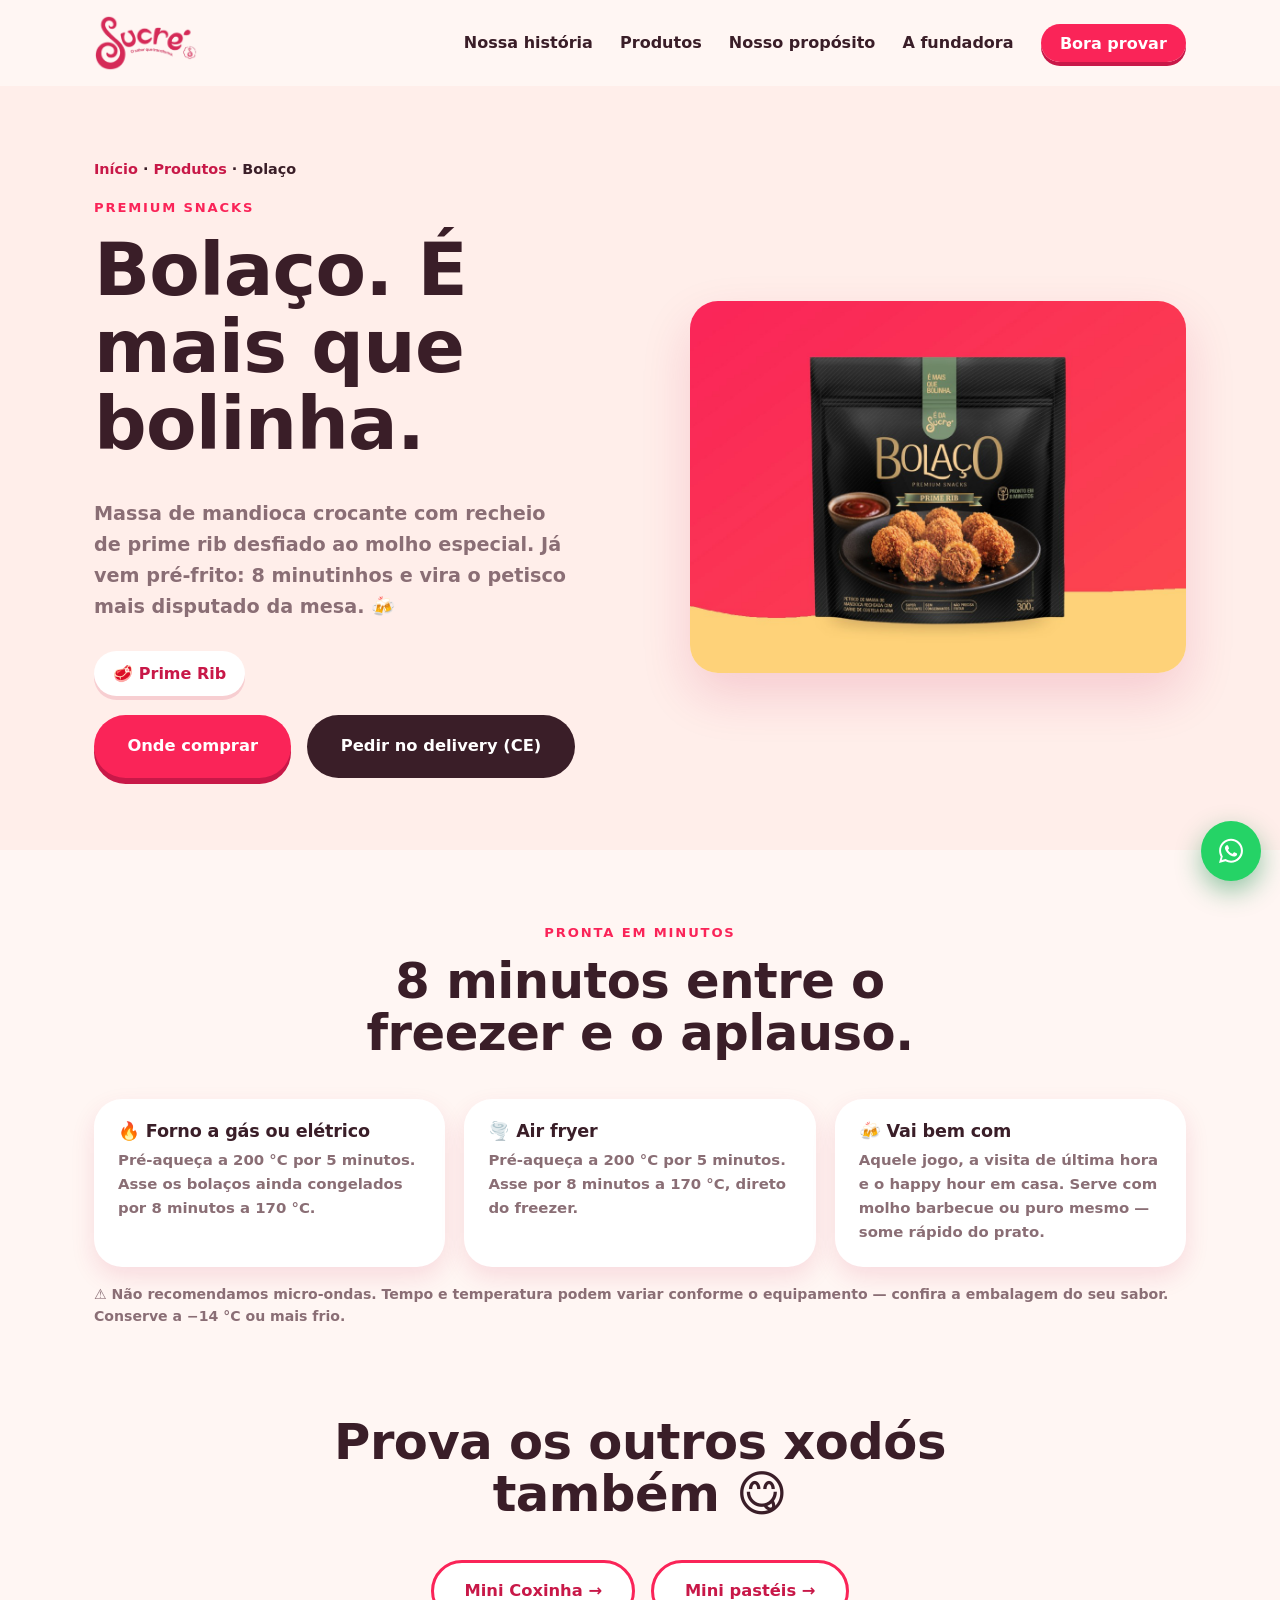
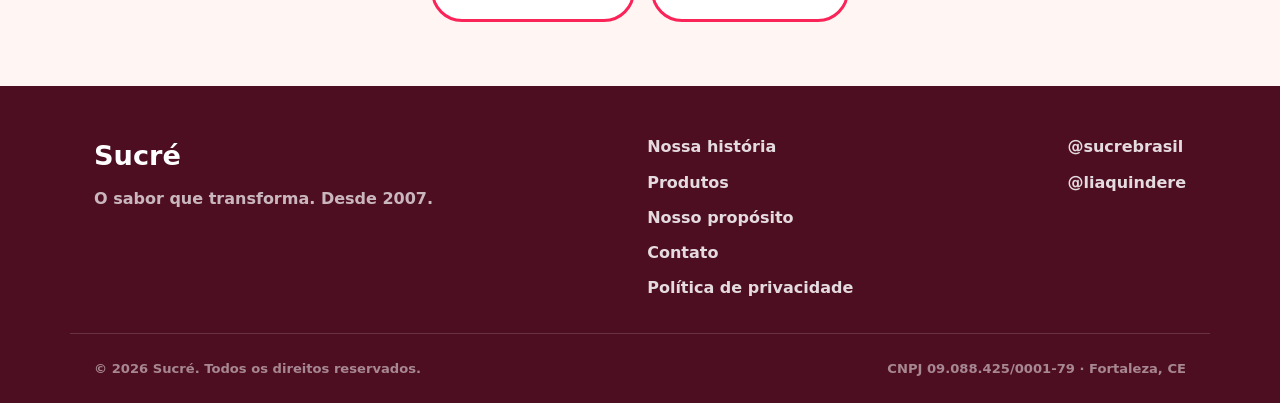
==== bolaco.html @ 013e6dd2 "Melhorias jul/26: aba Produtos, linha do tempo horizontal, WhatsApp flutuante, link @sucrebrasil, su" ====
<!doctype html>
<html lang="pt-BR">
<head>
  <meta charset="utf-8" />
  <meta name="viewport" content="width=device-width, initial-scale=1" />
  <title>Bolaço Sucré — Snack Premium de Mandioca com Prime Rib</title>
  <meta name="description" content="Bolaço: o snack premium da Sucré. Massa de mandioca crocante recheada com prime rib desfiado, pronto em 8 minutos na airfryer ou no forno. Petisco de respeito, sem fritura." />
  <link rel="canonical" href="https://www.sucre.com.br/bolaco" />
  <meta http-equiv="Content-Security-Policy" content="default-src 'self'; img-src 'self' data:; style-src 'self' 'unsafe-inline' https://fonts.googleapis.com; font-src https://fonts.gstatic.com; script-src 'self'; connect-src 'self'; base-uri 'self'; form-action 'self' https://wa.me" />
  <meta property="og:title" content="Bolaço — é mais que bolinha" />
  <meta property="og:description" content="Massa de mandioca crocante, recheio de prime rib, pronto em 8 minutos." />
  <meta property="og:type" content="product" />
  <meta property="og:url" content="https://www.sucre.com.br/bolaco" />
  <meta property="og:image" content="https://www.sucre.com.br/images/card-bolaco.jpg" />
  <link rel="icon" type="image/png" href="images/favicon.png" />
  <link rel="preconnect" href="https://fonts.googleapis.com" />
  <link rel="preconnect" href="https://fonts.gstatic.com" crossorigin />
  <link href="https://fonts.googleapis.com/css2?family=Fredoka:wght@400;500;600;700&family=Nunito:wght@400;600;700;800&display=swap" rel="stylesheet" />
  <link rel="stylesheet" href="styles.css?v=11" />
</head>
<body>
  <a class="skip-link" href="#conteudo">Pular para o conteúdo</a>

  <header class="site-header" id="topo">
    <div class="container header__inner">
      <a class="brand" href="index.html" aria-label="Sucré, página inicial">
        <img class="brand-logo" src="images/logo-nav.png" alt="Sucré, o sabor que transforma" width="224" height="121" />
      </a>
      <nav class="nav" aria-label="Menu principal">
        <button class="nav__toggle" aria-expanded="false" aria-controls="menu" aria-label="Abrir menu">
          <span></span><span></span><span></span>
        </button>
        <ul class="nav__list" id="menu">
          <li><a href="index.html#historia">Nossa história</a></li>
          <li><a href="index.html#produtos">Produtos</a></li>
          <li><a href="index.html#causa">Nosso propósito</a></li>
          <li><a href="index.html#fundadora">A fundadora</a></li>
          <li><a class="nav__cta" href="index.html#contato">Bora provar</a></li>
        </ul>
      </nav>
    </div>
  </header>

  <main id="conteudo">
    <section class="phero">
      <div class="container">
        <p class="crumbs"><a href="index.html">Início</a> · <a href="index.html#produtos">Produtos</a> · Bolaço</p>
        <div class="phero__inner">
          <div>
            <p class="eyebrow">Premium snacks</p>
            <h1>Bolaço. É mais que bolinha.</h1>
            <p class="hero__sub">Massa de <strong>mandioca crocante</strong> com recheio de <strong>prime rib desfiado</strong> ao molho especial. Já vem pré-frito: 8 minutinhos e vira o petisco mais disputado da mesa. 🍻</p>
            <div class="flavors" aria-label="Sabores disponíveis">
              <span class="flavor">🥩 Prime Rib</span>
            </div>
            <div class="hero__actions">
              <a class="btn btn--primary" href="index.html#contato">Onde comprar</a>
              <a class="btn btn--dark" href="https://wa.me/5585998620312" target="_blank" rel="noopener">Pedir no delivery (CE)</a>
            </div>
          </div>
          <img class="phero__media" src="images/card-bolaco.jpg?v=3" alt="Embalagem premium preta do Bolaço Prime Rib sobre o degradê rosa da marca" width="1080" height="810" fetchpriority="high" />
        </div>
      </div>
    </section>

    <section class="prep">
      <div class="container">
        <div class="section-head section-head--center">
          <p class="eyebrow">Pronta em minutos</p>
          <h2>8 minutos entre o freezer e o aplauso.</h2>
        </div>
        <div class="prep__grid">
          <div class="prep__card"><h3>🔥 Forno a gás ou elétrico</h3><p>Pré-aqueça a 200 °C por 5 minutos. Asse os bolaços ainda congelados por 8 minutos a 170 °C.</p></div>
          <div class="prep__card"><h3>🌪️ Air fryer</h3><p>Pré-aqueça a 200 °C por 5 minutos. Asse por 8 minutos a 170 °C, direto do freezer.</p></div>
          <div class="prep__card"><h3>🍻 Vai bem com</h3><p>Aquele jogo, a visita de última hora e o happy hour em casa. Serve com molho barbecue ou puro mesmo — some rápido do prato.</p></div>
        </div>
        <p class="prep__nota">⚠️ Não recomendamos micro-ondas. Tempo e temperatura podem variar conforme o equipamento — confira a embalagem do seu sabor. Conserve a −14 °C ou mais frio.</p>
      </div>
    </section>

    <section class="pnav">
      <div class="container">
        <div class="section-head section-head--center"><h2>Prova os outros xodós também 😋</h2></div>
        <div class="pnav__grid">
          <a class="btn btn--ghost" href="minicoxinha.html">Mini Coxinha →</a>
          <a class="btn btn--ghost" href="minipasteis.html">Mini pastéis →</a>
        </div>
      </div>
    </section>
  </main>

  <footer class="site-footer">
    <div class="container footer__inner">
      <div>
        <span class="brand--footer">Sucré</span>
        <p class="footer__tag">O sabor que transforma. Desde 2007.</p>
      </div>
      <nav aria-label="Links do rodapé">
        <ul class="footer__links">
          <li><a href="index.html#historia">Nossa história</a></li>
          <li><a href="index.html#produtos">Produtos</a></li>
          <li><a href="index.html#causa">Nosso propósito</a></li>
          <li><a href="index.html#contato">Contato</a></li>
          <li><a href="privacidade.html">Política de privacidade</a></li>
        </ul>
      </nav>
      <div class="footer__social">
        <a href="https://instagram.com/sucrebrasil" target="_blank" rel="noopener">@sucrebrasil</a>
        <a href="https://instagram.com/liaquindere" target="_blank" rel="noopener">@liaquindere</a>
      </div>
    </div>
    <div class="container footer__legal">
      <span>© <span id="ano"></span> Sucré. Todos os direitos reservados.</span>
      <span>CNPJ 09.088.425/0001-79 · Fortaleza, CE</span>
    </div>
  </footer>

  <a class="zap-float" href="https://wa.me/5585999978713" target="_blank" rel="noopener" aria-label="Falar com o atendimento da Sucré no WhatsApp">
    <svg viewBox="0 0 32 32" width="30" height="30" fill="currentColor" aria-hidden="true"><path d="M16.04 3C9.02 3 3.32 8.7 3.32 15.72c0 2.24.59 4.42 1.7 6.35L3.2 28.8l6.9-1.79a12.66 12.66 0 0 0 5.94 1.5h.01c7.01 0 12.72-5.7 12.72-12.72S23.06 3 16.04 3zm0 23.36h-.01a10.6 10.6 0 0 1-5.4-1.48l-.39-.23-4.09 1.06 1.1-3.99-.26-.41a10.55 10.55 0 0 1-1.62-5.6c0-5.84 4.76-10.6 10.61-10.6 5.84 0 10.6 4.76 10.6 10.6s-4.75 10.65-10.54 10.65zm5.81-7.93c-.32-.16-1.88-.93-2.17-1.03-.29-.11-.5-.16-.72.16-.21.32-.82 1.03-1 1.24-.19.21-.37.24-.69.08-.32-.16-1.34-.5-2.56-1.58-.95-.85-1.58-1.89-1.77-2.21-.19-.32-.02-.49.14-.65.14-.14.32-.37.48-.56.16-.19.21-.32.32-.53.11-.21.05-.4-.03-.56-.08-.16-.72-1.72-.98-2.36-.26-.62-.52-.54-.72-.55l-.61-.01c-.21 0-.56.08-.85.4-.29.32-1.12 1.09-1.12 2.65s1.14 3.08 1.3 3.29c.16.21 2.25 3.44 5.45 4.82.76.33 1.36.53 1.82.67.77.24 1.46.21 2.01.13.61-.09 1.88-.77 2.14-1.51.26-.74.26-1.38.19-1.51-.08-.13-.29-.21-.61-.37z"/></svg>
  </a>

  <script src="script.js"></script>
</body>
</html>
---- styles.css ----
/* =========================================================
   SUCRÉ — folha de estilo (estilo divertido, blocos de cor)
   1) TOKENS  2) BASE  3) COMPONENTES  4) SEÇÕES  5) RESPONSIVO
   Paleta: rosa (predominante) + amarelo gema + menta (apoio)
   ========================================================= */

/* 1) TOKENS ------------------------------------------------ */
:root {
  --rosa:#FA2458; --rosa-escuro:#C81848; --coral:#FC4A4E; --rosa-claro:#FF979C;
  --gema:#FED278; --menta:#9FD9C6; --menta-clara:#C4FEDA;
  --rosa-deep:#A8143F; --berry:#4E0E22;
  --cream:#FFF6F3; --areia:#FFEEEA; --ink:#3A1E28; --muted:#8A6E75; --white:#fff;

  --font-head:'Fredoka', system-ui, sans-serif;   /* títulos arredondados */
  --font-body:'Nunito', system-ui, sans-serif;     /* corpo arredondado */

  --maxw:1140px;
  --radius:28px; --radius-lg:40px; --blob:46% 54% 58% 42% / 52% 44% 56% 48%;
  --shadow:0 22px 50px rgba(200,24,72,.16); --shadow-sm:0 10px 24px rgba(200,24,72,.12);
}

/* 2) BASE -------------------------------------------------- */
*{box-sizing:border-box}
html{scroll-behavior:smooth}
body{margin:0;font-family:var(--font-body);color:var(--ink);background:var(--cream);line-height:1.6;font-weight:400;-webkit-font-smoothing:antialiased}
h1,h2,h3{font-family:var(--font-head);line-height:1.05;margin:0 0 .5em;font-weight:700;letter-spacing:-.01em}
h1{font-size:clamp(2.6rem,6.5vw,4.6rem)}
h2{font-size:clamp(2rem,4.5vw,3.1rem)}
h3{font-size:1.35rem}
p{margin:0 0 1rem}
a{color:var(--rosa-escuro);text-decoration:none}
strong{font-weight:800}
img{max-width:100%;height:auto;display:block} /* height:auto: os atributos width/height ficam só como reserva de espaço */
.container{width:100%;max-width:var(--maxw);margin:0 auto;padding:0 1.5rem}
.eyebrow{font-family:var(--font-body);font-size:.82rem;font-weight:800;letter-spacing:.14em;text-transform:uppercase;color:var(--rosa);margin:0 0 .8rem}
.eyebrow--light{color:var(--gema)}
.skip-link{position:absolute;left:-999px;background:var(--ink);color:#fff;padding:.6rem 1rem;border-radius:8px;z-index:100}
.skip-link:focus{left:1rem;top:1rem}
:focus-visible{outline:3px solid var(--rosa);outline-offset:3px;border-radius:6px}

/* 3) COMPONENTES ------------------------------------------ */
.btn{display:inline-block;font-family:var(--font-body);font-weight:800;font-size:1.02rem;padding:.95rem 1.9rem;border-radius:999px;transition:transform .15s ease, box-shadow .15s ease;cursor:pointer;border:3px solid transparent}
.btn--primary{background:var(--rosa);color:#fff;box-shadow:0 6px 0 var(--rosa-escuro)}
.btn--primary:hover{transform:translateY(-2px);box-shadow:0 8px 0 var(--rosa-escuro)}
.btn--primary:active{transform:translateY(3px);box-shadow:0 3px 0 var(--rosa-escuro)}
.btn--ghost{background:#fff;color:var(--rosa-escuro);border-color:var(--rosa)}
.btn--ghost:hover{transform:translateY(-2px);box-shadow:var(--shadow-sm)}
.btn--dark{background:var(--ink);color:#fff}
.btn--dark:hover{transform:translateY(-2px);box-shadow:var(--shadow-sm)}
.link-arrow{display:inline-block;font-weight:800;margin-top:.5rem;color:var(--rosa-escuro)}
.link-arrow:hover{color:var(--coral)}
.section-head{max-width:680px;margin:0 0 2.5rem}
.section-head--center{margin:0 auto 2.5rem;text-align:center}
.media-note{font-family:var(--font-body);font-size:.78rem;font-weight:700;letter-spacing:.08em;text-transform:uppercase;color:rgba(255,255,255,.9)}
[role="img"]{background:linear-gradient(135deg,var(--rosa),var(--rosa-claro));display:flex;align-items:center;justify-content:center;border-radius:var(--radius)}
img.hero__media,img.card__media,img.story__media,img.founder__media{object-fit:cover;width:100%;display:block}
img.story__media{object-position:50% 26%}

/* 4) SEÇÕES ------------------------------------------------ */
/* Header + logo */
.site-header{position:sticky;top:0;z-index:50;background:rgba(255,246,243,.94);backdrop-filter:blur(8px)}
.header__inner{display:flex;align-items:center;justify-content:space-between;height:86px}
.brand{display:flex;align-items:center}
.brand-logo{height:56px;width:auto}
.brand--footer{font-family:var(--font-head);font-size:1.7rem;font-weight:700;color:#fff}
.nav__list{list-style:none;display:flex;align-items:center;gap:1.7rem;margin:0;padding:0}
.nav__list a{color:var(--ink);font-weight:700;font-size:1rem}
.nav__list a:hover{color:var(--rosa)}
.nav__cta{background:var(--rosa);color:#fff!important;padding:.6rem 1.2rem;border-radius:999px;box-shadow:0 4px 0 var(--rosa-escuro)}
.nav__cta:hover{transform:translateY(-1px)}
.nav__toggle{display:none;flex-direction:column;gap:5px;background:none;border:0;padding:8px;cursor:pointer}
.nav__toggle span{width:28px;height:3px;background:var(--ink);border-radius:3px}

/* Hero */
.hero{position:relative;overflow:hidden;padding:clamp(3rem,7vw,6rem) 0}
.hero__inner{position:relative;z-index:1;display:grid;grid-template-columns:1.05fr .95fr;gap:3rem;align-items:center}
.hero__sub{font-size:1.2rem;font-weight:600;color:var(--muted);max-width:36ch;margin-bottom:1.8rem}
.hero__actions{display:flex;gap:1rem;flex-wrap:wrap}
.hero h1 .hl{background:linear-gradient(transparent 58%, var(--gema) 58%);padding:0 .1em}
.hero__media{aspect-ratio:4/5;box-shadow:var(--shadow);background:linear-gradient(140deg,var(--rosa),var(--gema));border-radius:var(--blob)}
.deco{position:absolute;border-radius:50%;z-index:0;opacity:.55}
.deco--1{width:220px;height:220px;background:var(--gema);top:-60px;right:8%}
.deco--2{width:150px;height:150px;background:var(--menta);bottom:-40px;left:-30px}

/* Valores — bloco amarelo */
.values{background:var(--gema);border-radius:var(--radius-lg) var(--radius-lg) 0 0;padding:clamp(2.5rem,5vw,4rem) 0;text-align:center}
.values__title{color:var(--berry);margin-bottom:1.5rem}
.pills{list-style:none;display:flex;flex-wrap:wrap;gap:1rem;justify-content:center;margin:0;padding:0}
.pill{background:#fff;color:var(--rosa-escuro);font-weight:800;padding:.7rem 1.4rem;border-radius:999px;box-shadow:0 4px 0 rgba(200,24,72,.18)}

/* Story */
.story{padding:clamp(3.5rem,7vw,6rem) 0}
.story__inner{display:grid;grid-template-columns:.95fr 1.05fr;gap:3rem;align-items:center}
.story__media{aspect-ratio:1/1;box-shadow:var(--shadow);background:linear-gradient(135deg,var(--menta),var(--menta-clara));border-radius:58% 42% 46% 54% / 46% 54% 46% 54%}
.story__media .media-note{color:rgba(58,30,40,.55)}

/* Linha do tempo horizontal (modelo "years of tradition"):
   barra central com segmentos coloridos, anos colados na barra e
   balões de ícone alternando acima/abaixo, ligados por hastes. */
.tlx__title{text-align:center;margin:3.2rem 0 0;font-size:clamp(1.4rem,2.6vw,1.9rem)}
.tlx__sub{font-family:var(--font-body);font-weight:600;font-size:.9rem;color:var(--muted);letter-spacing:0}
.tlx{list-style:none;margin:1.6rem 0 0;padding:0;display:grid;grid-template-columns:repeat(6,1fr)}
.tlx__item{display:grid;grid-template-rows:1fr auto 1fr;position:relative}
.tlx__faixa{grid-row:2;height:16px;background:var(--tc);position:relative}
.tlx__item:first-child .tlx__faixa{border-radius:999px 0 0 999px}
.tlx__item:last-child .tlx__faixa{border-radius:0 999px 999px 0}
.tlx__year{position:absolute;left:50%;transform:translateX(-50%);font-family:var(--font-head);font-weight:700;font-size:clamp(1.3rem,2.6vw,2rem);color:var(--tc);line-height:1;white-space:nowrap}
.tlx__item--up .tlx__year{top:calc(100% + .35rem)}   /* conteúdo em cima → ano embaixo da barra */
.tlx__item--down .tlx__year{bottom:calc(100% + .35rem)} /* conteúdo embaixo → ano em cima da barra */
.tlx__conteudo{position:relative;display:flex;flex-direction:column;align-items:center;text-align:center;padding:0 .55rem;z-index:1}
.tlx__item--up .tlx__conteudo{grid-row:1;justify-content:flex-end;padding-bottom:2.6rem}
.tlx__item--down .tlx__conteudo{grid-row:3;justify-content:flex-start;padding-top:2.6rem;flex-direction:column-reverse}
/* haste que liga o balão à barra */
.tlx__conteudo::after{content:"";position:absolute;left:50%;transform:translateX(-50%);width:3px;background:var(--tc);z-index:-1}
.tlx__item--up .tlx__conteudo::after{bottom:0;height:2.4rem}
.tlx__item--down .tlx__conteudo::after{top:0;height:2.4rem}
.tlx__bubble{display:flex;align-items:center;justify-content:center;width:64px;height:64px;border-radius:50%;background:var(--tc);font-size:1.7rem;box-shadow:0 8px 18px rgba(78,14,34,.18);margin:.4rem 0}
.tlx__conteudo p{margin:0;color:var(--muted);font-weight:600;font-size:.83rem;line-height:1.45;max-width:21ch}
.tlx__conteudo strong{color:var(--ink)}
.tlx__item--hoje .tlx__conteudo p{color:var(--ink)}
@media (max-width:900px){
  /* no celular a linha vira vertical: barra à esquerda, cartões à direita */
  .tlx{grid-template-columns:1fr;gap:1.1rem;position:relative;padding-left:2.2rem}
  .tlx::before{content:"";position:absolute;left:.65rem;top:0;bottom:0;width:6px;border-radius:999px;background:linear-gradient(180deg,#FA2458,#FC4A4E,#F98134,#FDBA3B,#FED278,#4E0E22)}
  .tlx__item{display:flex;flex-direction:column;position:relative;background:#fff;border-radius:var(--radius);padding:1.2rem 1.3rem;box-shadow:var(--shadow-sm)}
  .tlx__item::before{content:"";position:absolute;left:-1.92rem;top:1.45rem;width:16px;height:16px;border-radius:50%;background:var(--tc);box-shadow:0 0 0 4px var(--cream)}
  .tlx__faixa{order:0;height:auto;background:none}
  .tlx__year{position:static;transform:none;display:inline-block;font-size:1.35rem;margin-bottom:.3rem}
  .tlx__conteudo{order:1;flex-direction:row!important;align-items:center;gap:.9rem;text-align:left;padding:0!important;justify-content:flex-start!important}
  .tlx__conteudo::after{display:none}
  .tlx__bubble{flex:0 0 auto;width:46px;height:46px;font-size:1.2rem;margin:0}
  .tlx__conteudo p{max-width:none;font-size:.95rem}
}

/* Produtos */
.products{padding:clamp(3.5rem,7vw,6rem) 0;background:var(--areia)}
.products__grid{display:grid;grid-template-columns:repeat(3,1fr);gap:1.5rem}
.card{background:#fff;border-radius:var(--radius);overflow:hidden;box-shadow:var(--shadow-sm);transition:transform .18s ease, box-shadow .18s ease}
.card:hover{transform:translateY(-6px) rotate(-1deg);box-shadow:var(--shadow)}
.card__media{aspect-ratio:4/3;border-radius:0;background:linear-gradient(150deg,var(--rosa),var(--coral))}
.card:nth-child(2) .card__media{background:linear-gradient(150deg,var(--coral),var(--gema))}
.card:nth-child(3) .card__media{background:linear-gradient(150deg,var(--rosa),var(--rosa-claro))}
.card:nth-child(4) .card__media{background:linear-gradient(150deg,var(--menta),var(--menta-clara))}
.card__body{padding:1.2rem 1.4rem 1.6rem}
.card__body h3{margin:0 0 .4rem}
.card__body p{color:var(--muted);font-weight:600;font-size:.95rem;margin:0}

/* Mapa de presença (seção contato) */
.contact__mapa{display:block;width:min(540px,88%);margin:1.8rem auto 2rem;filter:drop-shadow(0 10px 24px rgba(78,14,34,.14))}

/* Mascotinhos do brandbook */
.mascote{display:block;width:auto}
.section-head .mascote{height:72px;margin:0 auto .8rem}
.contact .mascote{height:72px;margin:0 auto 1rem}
.mascotes{display:flex;justify-content:center;align-items:flex-end;gap:clamp(1.2rem,4vw,2.6rem);margin:2.4rem 0 .4rem;flex-wrap:wrap}
.mascotes img{height:clamp(54px,7vw,82px);width:auto;animation:bob 2.8s ease-in-out infinite}
.mascotes img:nth-child(2){animation-delay:.35s}
.mascotes img:nth-child(3){animation-delay:.7s}
.mascotes img:nth-child(4){animation-delay:1.05s}
@keyframes bob{0%,100%{transform:translateY(0)}50%{transform:translateY(-9px)}}
@media (prefers-reduced-motion:reduce){.mascotes img{animation:none}}

/* Nosso propósito, bloco rosa */
.cause{background:var(--rosa);color:#fff;border-radius:var(--radius-lg) var(--radius-lg) 0 0;padding:clamp(3.5rem,8vw,6rem) 0}
.cause__inner{max-width:760px}
.cause h2{color:#fff}
.cause p{color:rgba(255,255,255,.95);font-size:1.1rem;font-weight:600}
.cause strong{color:var(--gema);font-weight:800}
.stats{display:flex;gap:3rem;margin-top:2rem;flex-wrap:wrap}
.stat__num{display:block;font-family:var(--font-head);font-weight:700;font-size:3rem;color:var(--gema);line-height:1}
.stat__label{color:rgba(255,255,255,.9);font-weight:600;font-size:.95rem}
.cause__selo{margin-top:2rem;display:inline-block;font-weight:800;letter-spacing:.06em;text-transform:uppercase;font-size:.82rem;color:var(--rosa);background:var(--gema);padding:.6rem 1.2rem;border-radius:999px}

/* Fundadora */
.founder{padding:clamp(3.5rem,7vw,6rem) 0}
.founder__inner{display:grid;grid-template-columns:.9fr 1.1fr;gap:3rem;align-items:center}
.founder__media{aspect-ratio:3/4;box-shadow:var(--shadow);background:linear-gradient(135deg,var(--rosa-claro),var(--gema));border-radius:52% 48% 40% 60% / 55% 50% 50% 45%}
.founder__media .media-note{color:rgba(255,255,255,.9)}
.founder blockquote{font-family:var(--font-head);font-weight:600;font-size:clamp(1.7rem,3.4vw,2.5rem);color:var(--rosa);margin:0 0 1rem;line-height:1.2}

/* Contato — bloco menta */
.contact{background:var(--menta);border-radius:var(--radius-lg) var(--radius-lg) 0 0;padding:clamp(3.5rem,7vw,5.5rem) 0;text-align:center}
.contact h2{color:var(--berry)}
.contact__lead{color:#2f5f52;font-weight:700;max-width:48ch;margin:0 auto 1.5rem}
.contact__actions{display:flex;gap:1rem;justify-content:center;flex-wrap:wrap}

/* Rodapé */
.site-footer{background:var(--berry);color:rgba(255,255,255,.85);padding:3rem 0 1.5rem}
.footer__inner{display:flex;justify-content:space-between;gap:2rem;flex-wrap:wrap;padding-bottom:2rem;border-bottom:1px solid rgba(255,255,255,.15)}
.footer__tag{color:rgba(255,255,255,.7);font-weight:600;max-width:32ch;margin:.5rem 0 0}
.footer__links{list-style:none;display:flex;flex-direction:column;gap:.6rem;margin:0;padding:0}
.footer__links a,.footer__social a{color:rgba(255,255,255,.85);font-weight:600}
.footer__links a:hover,.footer__social a:hover{color:var(--gema)}
.footer__social{display:flex;flex-direction:column;gap:.6rem}
.footer__legal{display:flex;justify-content:space-between;gap:1rem;flex-wrap:wrap;color:rgba(255,255,255,.5);font-size:.82rem;font-weight:600;padding-top:1.5rem}

/* WhatsApp flutuante */
.zap-float{position:fixed;right:1.2rem;bottom:1.2rem;z-index:80;display:flex;align-items:center;justify-content:center;
  width:60px;height:60px;border-radius:50%;background:#25D366;color:#fff;
  box-shadow:0 10px 26px rgba(18,140,70,.45);transition:transform .15s ease, box-shadow .15s ease}
.zap-float:hover{transform:translateY(-3px) scale(1.06);box-shadow:0 14px 30px rgba(18,140,70,.55);color:#fff}
.zap-float:active{transform:scale(.96)}
@media print{.zap-float{display:none}}

/* Cards de produto clicáveis (subpáginas) */
.card__link{display:block;color:inherit}
.card__link:hover{color:inherit}
.card__body .link-arrow{margin-top:.6rem;font-size:.92rem}
.anchor-alias{position:relative;top:-96px;display:block;height:0}

/* Appetite appeal — "saiu do forno" (ativa quando as fotos chegarem) */
.appetite{padding:clamp(3rem,6vw,5rem) 0;background:#fff}
.appetite__grid{display:grid;grid-template-columns:repeat(3,1fr);gap:1.2rem}
.appetite__grid img{width:100%;aspect-ratio:4/3;object-fit:cover;border-radius:var(--radius);box-shadow:var(--shadow-sm)}
@media (max-width:900px){.appetite__grid{grid-template-columns:1fr}}
/* hover-swap dos cards: quando existir a foto do produto pronto */
.card__media--pronto{display:none}
.card:hover .card__media--pronto{display:block}
.card:hover .card__media--pronto + .card__media{display:none}

/* Páginas de produto */
.phero{padding:clamp(2.5rem,6vw,4.5rem) 0;background:var(--areia)}
.phero__inner{display:grid;grid-template-columns:1.05fr .95fr;gap:3rem;align-items:center}
.phero__media{width:100%;border-radius:var(--radius);box-shadow:var(--shadow)}
.crumbs{font-weight:700;font-size:.9rem;margin:0 0 1rem}
.crumbs a{color:var(--rosa-escuro)}
.flavors{display:flex;gap:.8rem;flex-wrap:wrap;margin:1.2rem 0}
.flavor{background:#fff;color:var(--rosa-escuro);font-weight:800;padding:.6rem 1.2rem;border-radius:999px;box-shadow:0 4px 0 rgba(200,24,72,.15)}
.prep{padding:clamp(2.5rem,6vw,4.5rem) 0}
.prep__grid{display:grid;grid-template-columns:repeat(3,1fr);gap:1.2rem}
.prep__card{background:#fff;border-radius:var(--radius);padding:1.4rem 1.5rem;box-shadow:var(--shadow-sm)}
.prep__card h3{font-size:1.1rem}
.prep__card p{color:var(--muted);font-weight:600;font-size:.93rem;margin:0}
.prep__nota{margin-top:1rem;color:var(--muted);font-weight:600;font-size:.88rem}
.pnav{padding:0 0 clamp(2.5rem,6vw,4rem)}
.pnav__grid{display:flex;gap:1rem;flex-wrap:wrap;justify-content:center}
@media (max-width:900px){.phero__inner{grid-template-columns:1fr}.prep__grid{grid-template-columns:1fr}}

/* 5) RESPONSIVO ------------------------------------------- */
@media (max-width:900px){
  .hero__inner,.story__inner,.founder__inner{grid-template-columns:1fr}
  .story__media{order:2}
  .products__grid{grid-template-columns:repeat(2,1fr)}
  .timeline{grid-template-columns:1fr}
  .brand-logo{height:48px}
  .nav__toggle{display:flex}
  .nav__list{position:absolute;top:86px;right:0;left:0;background:var(--cream);flex-direction:column;align-items:flex-start;gap:0;padding:.5rem 1.5rem 1.5rem;box-shadow:var(--shadow-sm);display:none}
  .nav__list.is-open{display:flex}
  .nav__list li{width:100%}
  .nav__list a{display:block;padding:.85rem 0;width:100%}
  .nav__cta{display:inline-block;margin-top:.5rem}
}
@media (max-width:560px){
  .products__grid{grid-template-columns:1fr}
  .hero__actions,.contact__actions{flex-direction:column}
  .btn{text-align:center}
}
@media (prefers-reduced-motion:reduce){*{scroll-behavior:auto;transition:none!important}}
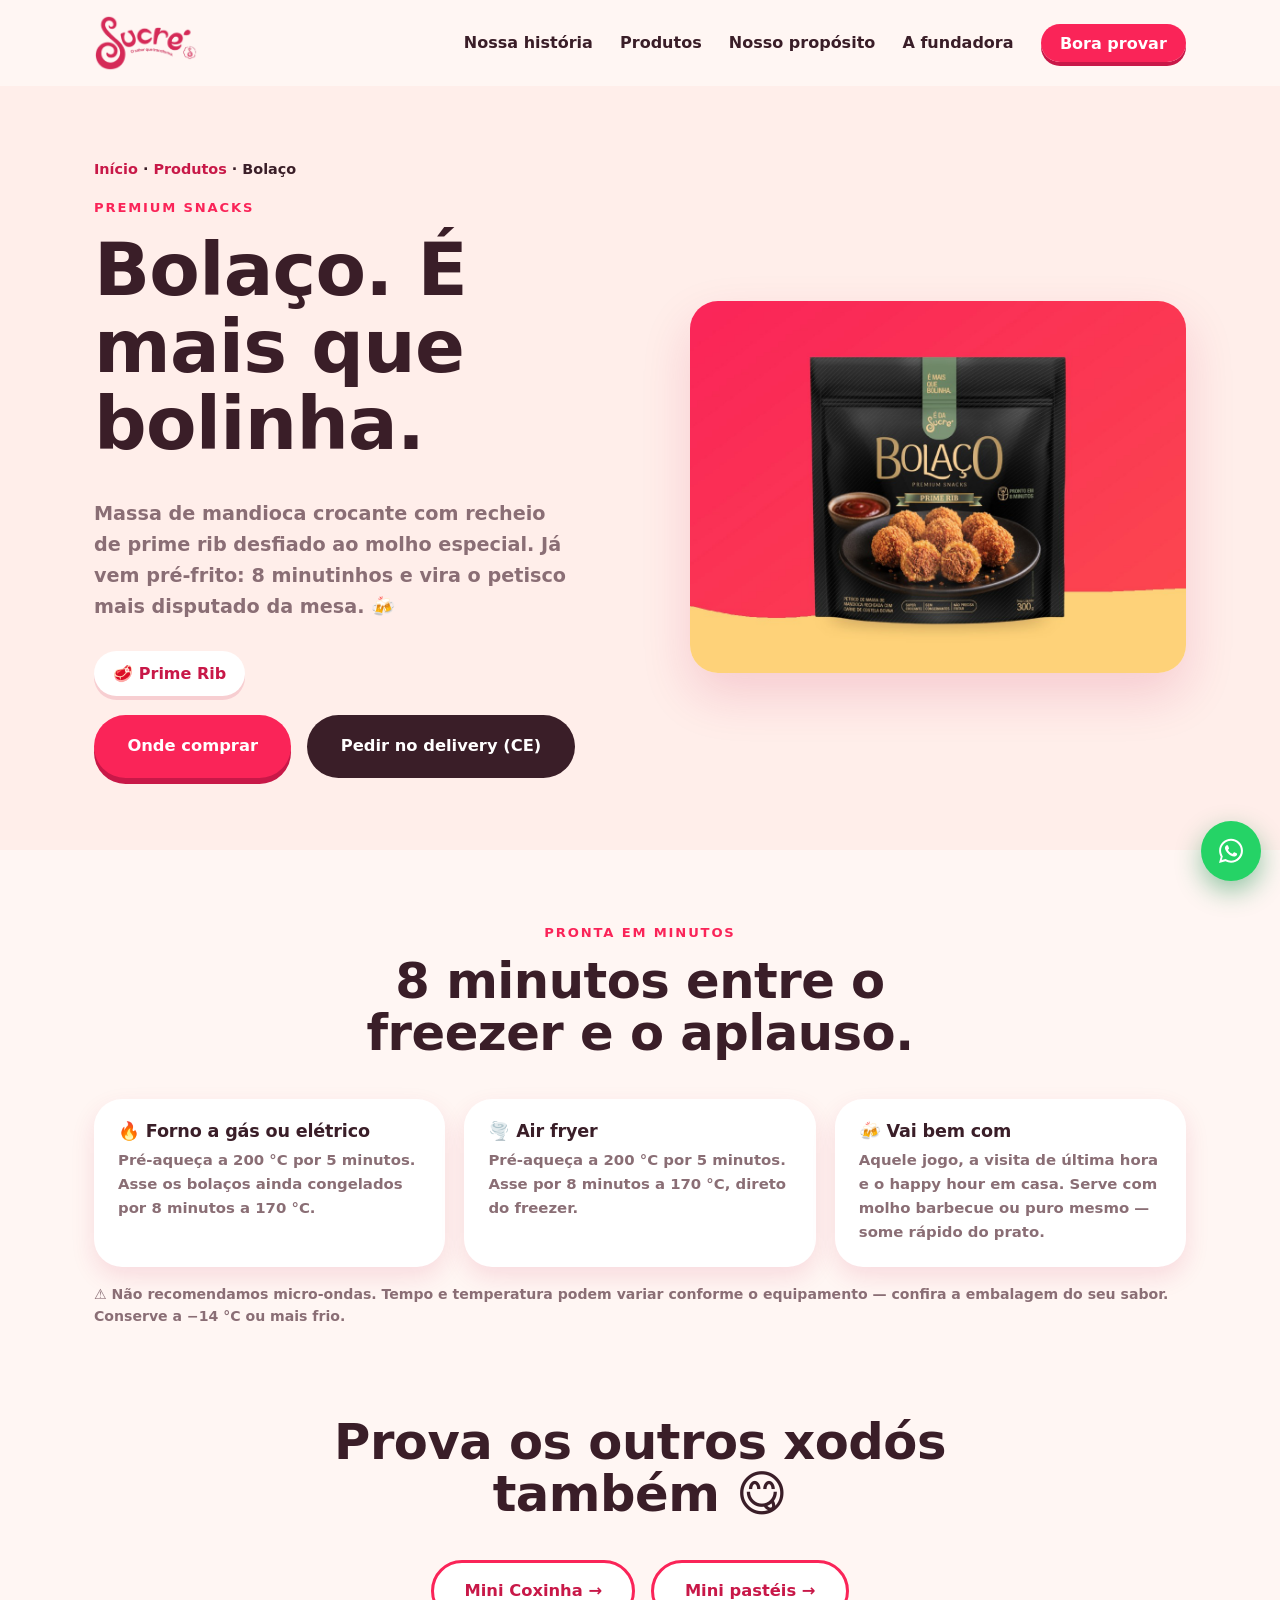
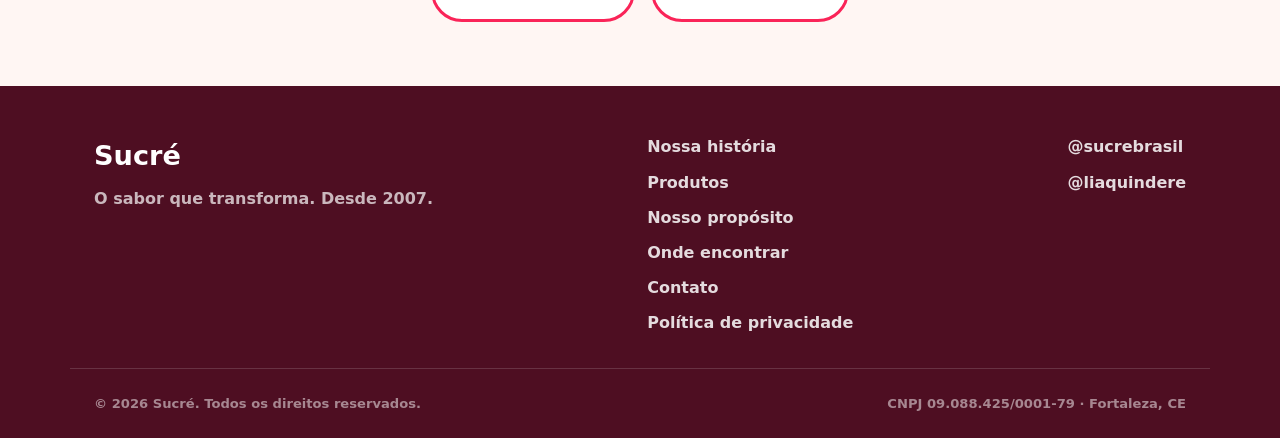
==== commit b7942167: "Onde encontrar: página de pontos de venda com mapa (Leaflet/OSM), busca e filtros por estado, cidade" ====
--- a/bolaco.html
+++ b/bolaco.html
@@ -16,7 +16,7 @@
   <link rel="preconnect" href="https://fonts.googleapis.com" />
   <link rel="preconnect" href="https://fonts.gstatic.com" crossorigin />
   <link href="https://fonts.googleapis.com/css2?family=Fredoka:wght@400;500;600;700&family=Nunito:wght@400;600;700;800&display=swap" rel="stylesheet" />
-  <link rel="stylesheet" href="styles.css?v=11" />
+  <link rel="stylesheet" href="styles.css?v=15" />
 </head>
 <body>
   <a class="skip-link" href="#conteudo">Pular para o conteúdo</a>
@@ -35,7 +35,7 @@
           <li><a href="index.html#produtos">Produtos</a></li>
           <li><a href="index.html#causa">Nosso propósito</a></li>
           <li><a href="index.html#fundadora">A fundadora</a></li>
-          <li><a class="nav__cta" href="index.html#contato">Bora provar</a></li>
+          <li><a class="nav__cta" href="onde-encontrar.html">Bora provar</a></li>
         </ul>
       </nav>
     </div>
@@ -54,7 +54,7 @@
               <span class="flavor">🥩 Prime Rib</span>
             </div>
             <div class="hero__actions">
-              <a class="btn btn--primary" href="index.html#contato">Onde comprar</a>
+              <a class="btn btn--primary" href="onde-encontrar.html">Onde comprar</a>
               <a class="btn btn--dark" href="https://wa.me/5585998620312" target="_blank" rel="noopener">Pedir no delivery (CE)</a>
             </div>
           </div>
@@ -100,6 +100,7 @@
           <li><a href="index.html#historia">Nossa história</a></li>
           <li><a href="index.html#produtos">Produtos</a></li>
           <li><a href="index.html#causa">Nosso propósito</a></li>
+          <li><a href="onde-encontrar.html">Onde encontrar</a></li>
           <li><a href="index.html#contato">Contato</a></li>
           <li><a href="privacidade.html">Política de privacidade</a></li>
         </ul>
--- a/styles.css
+++ b/styles.css
@@ -115,6 +115,7 @@
 .tlx__item--up .tlx__conteudo::after{bottom:0;height:2.4rem}
 .tlx__item--down .tlx__conteudo::after{top:0;height:2.4rem}
 .tlx__bubble{display:flex;align-items:center;justify-content:center;width:64px;height:64px;border-radius:50%;background:var(--tc);font-size:1.7rem;box-shadow:0 8px 18px rgba(78,14,34,.18);margin:.4rem 0}
+.tlx__bubble img{height:46px;width:auto} /* mascotinho do brandbook dentro do balão */
 .tlx__conteudo p{margin:0;color:var(--muted);font-weight:600;font-size:.83rem;line-height:1.45;max-width:21ch}
 .tlx__conteudo strong{color:var(--ink)}
 .tlx__item--hoje .tlx__conteudo p{color:var(--ink)}
@@ -129,6 +130,7 @@
   .tlx__conteudo{order:1;flex-direction:row!important;align-items:center;gap:.9rem;text-align:left;padding:0!important;justify-content:flex-start!important}
   .tlx__conteudo::after{display:none}
   .tlx__bubble{flex:0 0 auto;width:46px;height:46px;font-size:1.2rem;margin:0}
+  .tlx__bubble img{height:32px}
   .tlx__conteudo p{max-width:none;font-size:.95rem}
 }
 
@@ -208,15 +210,16 @@
 .card__body .link-arrow{margin-top:.6rem;font-size:.92rem}
 .anchor-alias{position:relative;top:-96px;display:block;height:0}
 
-/* Appetite appeal — "saiu do forno" (ativa quando as fotos chegarem) */
+/* Appetite appeal — "saiu do forno" (fotos do ensaio jan/26, retrato) */
 .appetite{padding:clamp(3rem,6vw,5rem) 0;background:#fff}
 .appetite__grid{display:grid;grid-template-columns:repeat(3,1fr);gap:1.2rem}
-.appetite__grid img{width:100%;aspect-ratio:4/3;object-fit:cover;border-radius:var(--radius);box-shadow:var(--shadow-sm)}
-@media (max-width:900px){.appetite__grid{grid-template-columns:1fr}}
+.appetite__grid img{width:100%;aspect-ratio:4/5;object-fit:cover;border-radius:var(--radius);box-shadow:var(--shadow-sm);transition:transform .18s ease}
+.appetite__grid img:hover{transform:scale(1.02) rotate(-.5deg)}
+@media (max-width:900px){.appetite__grid{grid-template-columns:1fr}.appetite__grid img{aspect-ratio:4/3}}
 /* hover-swap dos cards: quando existir a foto do produto pronto */
-.card__media--pronto{display:none}
-.card:hover .card__media--pronto{display:block}
-.card:hover .card__media--pronto + .card__media{display:none}
+img.card__media--pronto{display:none}
+.card:hover img.card__media--pronto{display:block}
+.card:hover img.card__media--pronto + img.card__media{display:none}
 
 /* Páginas de produto */
 .phero{padding:clamp(2.5rem,6vw,4.5rem) 0;background:var(--areia)}
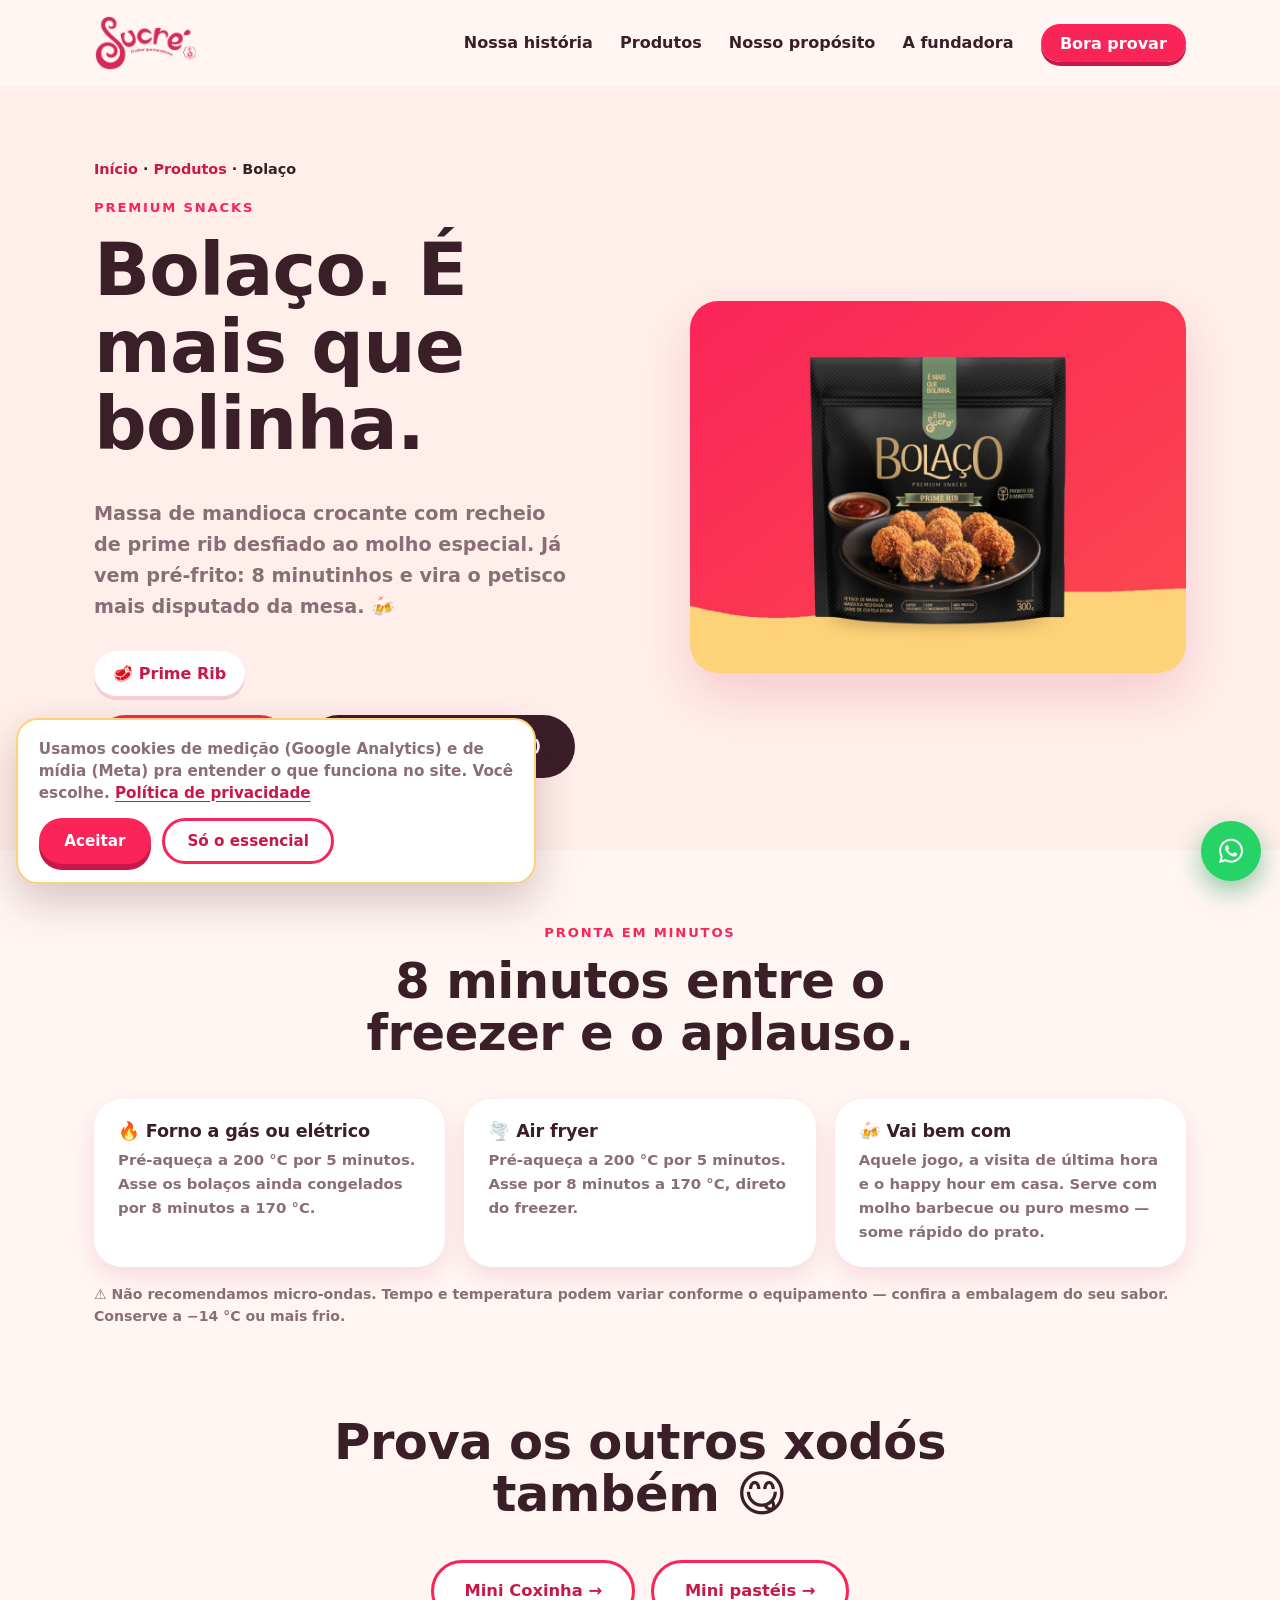
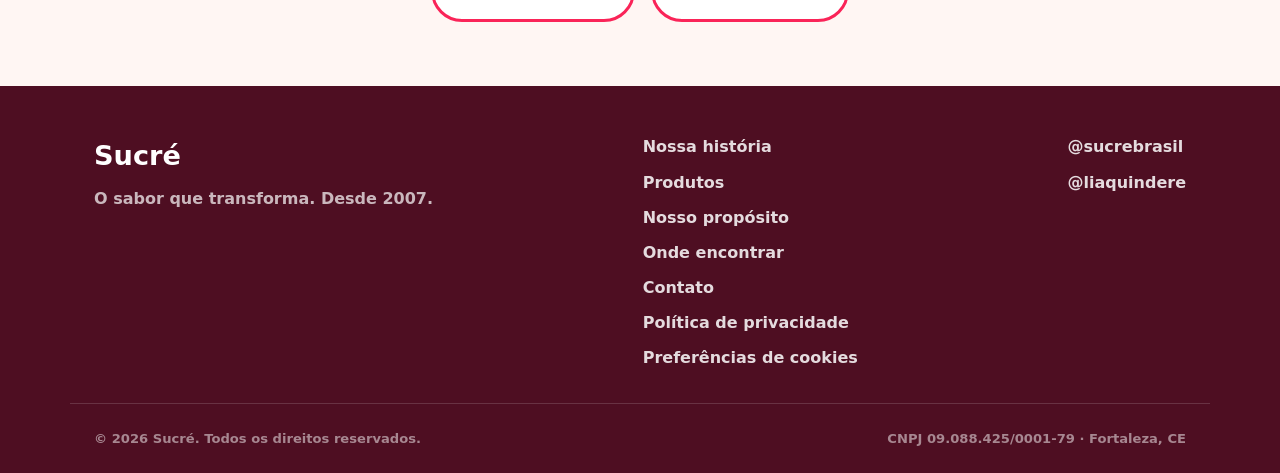
==== commit 8392577c: "Medição: GTM (GTM-T6TP9B7V) + Consent Mode v2 com banner de cookies, eventos de dataLayer nos CTAs e" ====
--- a/bolaco.html
+++ b/bolaco.html
@@ -2,23 +2,62 @@
 <html lang="pt-BR">
 <head>
   <meta charset="utf-8" />
+  <script>
+    window.dataLayer = window.dataLayer || [];
+    function gtag(){ dataLayer.push(arguments); }
+    (function () {
+      var salvo = null;
+      try { salvo = JSON.parse(localStorage.getItem('sucre_consent') || 'null'); } catch (e) {}
+      var ok = salvo && salvo.analytics === true;
+      gtag('consent', 'default', {
+        ad_storage: ok ? 'granted' : 'denied',
+        ad_user_data: ok ? 'granted' : 'denied',
+        ad_personalization: ok ? 'granted' : 'denied',
+        analytics_storage: ok ? 'granted' : 'denied',
+        functionality_storage: 'granted',
+        security_storage: 'granted',
+        wait_for_update: 500
+      });
+    })();
+  </script>
+  <!-- Google Tag Manager -->
+  <script>(function(w,d,s,l,i){w[l]=w[l]||[];w[l].push({'gtm.start':
+  new Date().getTime(),event:'gtm.js'});var f=d.getElementsByTagName(s)[0],
+  j=d.createElement(s),dl=l!='dataLayer'?'&l='+l:'';j.async=true;j.src=
+  'https://www.googletagmanager.com/gtm.js?id='+i+dl;f.parentNode.insertBefore(j,f);
+  })(window,document,'script','dataLayer','GTM-T6TP9B7V');</script>
+  <!-- End Google Tag Manager -->
   <meta name="viewport" content="width=device-width, initial-scale=1" />
   <title>Bolaço Sucré — Snack Premium de Mandioca com Prime Rib</title>
   <meta name="description" content="Bolaço: o snack premium da Sucré. Massa de mandioca crocante recheada com prime rib desfiado, pronto em 8 minutos na airfryer ou no forno. Petisco de respeito, sem fritura." />
-  <link rel="canonical" href="https://www.sucre.com.br/bolaco" />
-  <meta http-equiv="Content-Security-Policy" content="default-src 'self'; img-src 'self' data:; style-src 'self' 'unsafe-inline' https://fonts.googleapis.com; font-src https://fonts.gstatic.com; script-src 'self'; connect-src 'self'; base-uri 'self'; form-action 'self' https://wa.me" />
+  <link rel="canonical" href="https://sucre.com.br/bolaco" />
+  <meta http-equiv="Content-Security-Policy" content="
+  default-src 'self';
+  script-src 'self' 'unsafe-inline' https://www.googletagmanager.com https://www.google-analytics.com https://connect.facebook.net;
+  connect-src 'self' https://www.google-analytics.com https://*.google-analytics.com https://*.analytics.google.com https://www.googletagmanager.com https://*.facebook.com https://connect.facebook.net https://stats.g.doubleclick.net;
+  img-src 'self' data: https://tile.openstreetmap.org https://*.tile.openstreetmap.org https://www.google-analytics.com https://*.google-analytics.com https://www.googletagmanager.com https://www.facebook.com https://*.facebook.com;
+  frame-src https://www.googletagmanager.com https://www.facebook.com;
+  style-src 'self' 'unsafe-inline' https://fonts.googleapis.com;
+  font-src https://fonts.gstatic.com;
+  base-uri 'self';
+  form-action 'self' https://wa.me
+" />
   <meta property="og:title" content="Bolaço — é mais que bolinha" />
   <meta property="og:description" content="Massa de mandioca crocante, recheio de prime rib, pronto em 8 minutos." />
   <meta property="og:type" content="product" />
-  <meta property="og:url" content="https://www.sucre.com.br/bolaco" />
-  <meta property="og:image" content="https://www.sucre.com.br/images/card-bolaco.jpg" />
+  <meta property="og:url" content="https://sucre.com.br/bolaco" />
+  <meta property="og:image" content="https://sucre.com.br/images/card-bolaco.jpg" />
   <link rel="icon" type="image/png" href="images/favicon.png" />
   <link rel="preconnect" href="https://fonts.googleapis.com" />
   <link rel="preconnect" href="https://fonts.gstatic.com" crossorigin />
   <link href="https://fonts.googleapis.com/css2?family=Fredoka:wght@400;500;600;700&family=Nunito:wght@400;600;700;800&display=swap" rel="stylesheet" />
-  <link rel="stylesheet" href="styles.css?v=15" />
+  <link rel="stylesheet" href="styles.css?v=16" />
 </head>
 <body>
+  <!-- Google Tag Manager (noscript) -->
+  <noscript><iframe src="https://www.googletagmanager.com/ns.html?id=GTM-T6TP9B7V"
+  height="0" width="0" style="display:none;visibility:hidden"></iframe></noscript>
+  <!-- End Google Tag Manager (noscript) -->
   <a class="skip-link" href="#conteudo">Pular para o conteúdo</a>
 
   <header class="site-header" id="topo">
@@ -103,6 +142,7 @@
           <li><a href="onde-encontrar.html">Onde encontrar</a></li>
           <li><a href="index.html#contato">Contato</a></li>
           <li><a href="privacidade.html">Política de privacidade</a></li>
+          <li><a href="#" id="abrir-consentimento">Preferências de cookies</a></li>
         </ul>
       </nav>
       <div class="footer__social">
@@ -120,6 +160,7 @@
     <svg viewBox="0 0 32 32" width="30" height="30" fill="currentColor" aria-hidden="true"><path d="M16.04 3C9.02 3 3.32 8.7 3.32 15.72c0 2.24.59 4.42 1.7 6.35L3.2 28.8l6.9-1.79a12.66 12.66 0 0 0 5.94 1.5h.01c7.01 0 12.72-5.7 12.72-12.72S23.06 3 16.04 3zm0 23.36h-.01a10.6 10.6 0 0 1-5.4-1.48l-.39-.23-4.09 1.06 1.1-3.99-.26-.41a10.55 10.55 0 0 1-1.62-5.6c0-5.84 4.76-10.6 10.61-10.6 5.84 0 10.6 4.76 10.6 10.6s-4.75 10.65-10.54 10.65zm5.81-7.93c-.32-.16-1.88-.93-2.17-1.03-.29-.11-.5-.16-.72.16-.21.32-.82 1.03-1 1.24-.19.21-.37.24-.69.08-.32-.16-1.34-.5-2.56-1.58-.95-.85-1.58-1.89-1.77-2.21-.19-.32-.02-.49.14-.65.14-.14.32-.37.48-.56.16-.19.21-.32.32-.53.11-.21.05-.4-.03-.56-.08-.16-.72-1.72-.98-2.36-.26-.62-.52-.54-.72-.55l-.61-.01c-.21 0-.56.08-.85.4-.29.32-1.12 1.09-1.12 2.65s1.14 3.08 1.3 3.29c.16.21 2.25 3.44 5.45 4.82.76.33 1.36.53 1.82.67.77.24 1.46.21 2.01.13.61-.09 1.88-.77 2.14-1.51.26-.74.26-1.38.19-1.51-.08-.13-.29-.21-.61-.37z"/></svg>
   </a>
 
+  <script src="tracking.js?v=1"></script>
   <script src="script.js"></script>
 </body>
 </html>
--- a/styles.css
+++ b/styles.css
@@ -259,3 +259,17 @@
   .btn{text-align:center}
 }
 @media (prefers-reduced-motion:reduce){*{scroll-behavior:auto;transition:none!important}}
+
+/* Banner de consentimento de cookies (tracking.js) */
+.consent{position:fixed;left:1rem;bottom:1rem;z-index:90;max-width:520px;background:#fff;color:var(--ink);border-radius:22px;padding:1.1rem 1.3rem;box-shadow:0 18px 44px rgba(78,14,34,.22);border:2px solid var(--gema)}
+.consent[hidden]{display:none}
+.consent__texto{margin:0 0 .9rem;font-weight:600;font-size:.95rem;line-height:1.45;color:var(--muted)}
+.consent__texto a{font-weight:800;color:var(--rosa-escuro);text-decoration:underline;text-underline-offset:3px}
+.consent__acoes{display:flex;gap:.7rem;flex-wrap:wrap}
+.consent .btn{font-size:.95rem;padding:.7rem 1.4rem}
+@media (max-width:900px){
+  .consent{left:0;right:0;bottom:0;max-width:none;border-radius:22px 22px 0 0;border-width:2px 0 0}
+  .consent__acoes .btn{flex:1;text-align:center}
+  /* o botão flutuante do WhatsApp sobe enquanto o banner estiver visível */
+  body.has-consent .zap-float{bottom:calc(var(--consent-h,0px) + 1rem)}
+}
